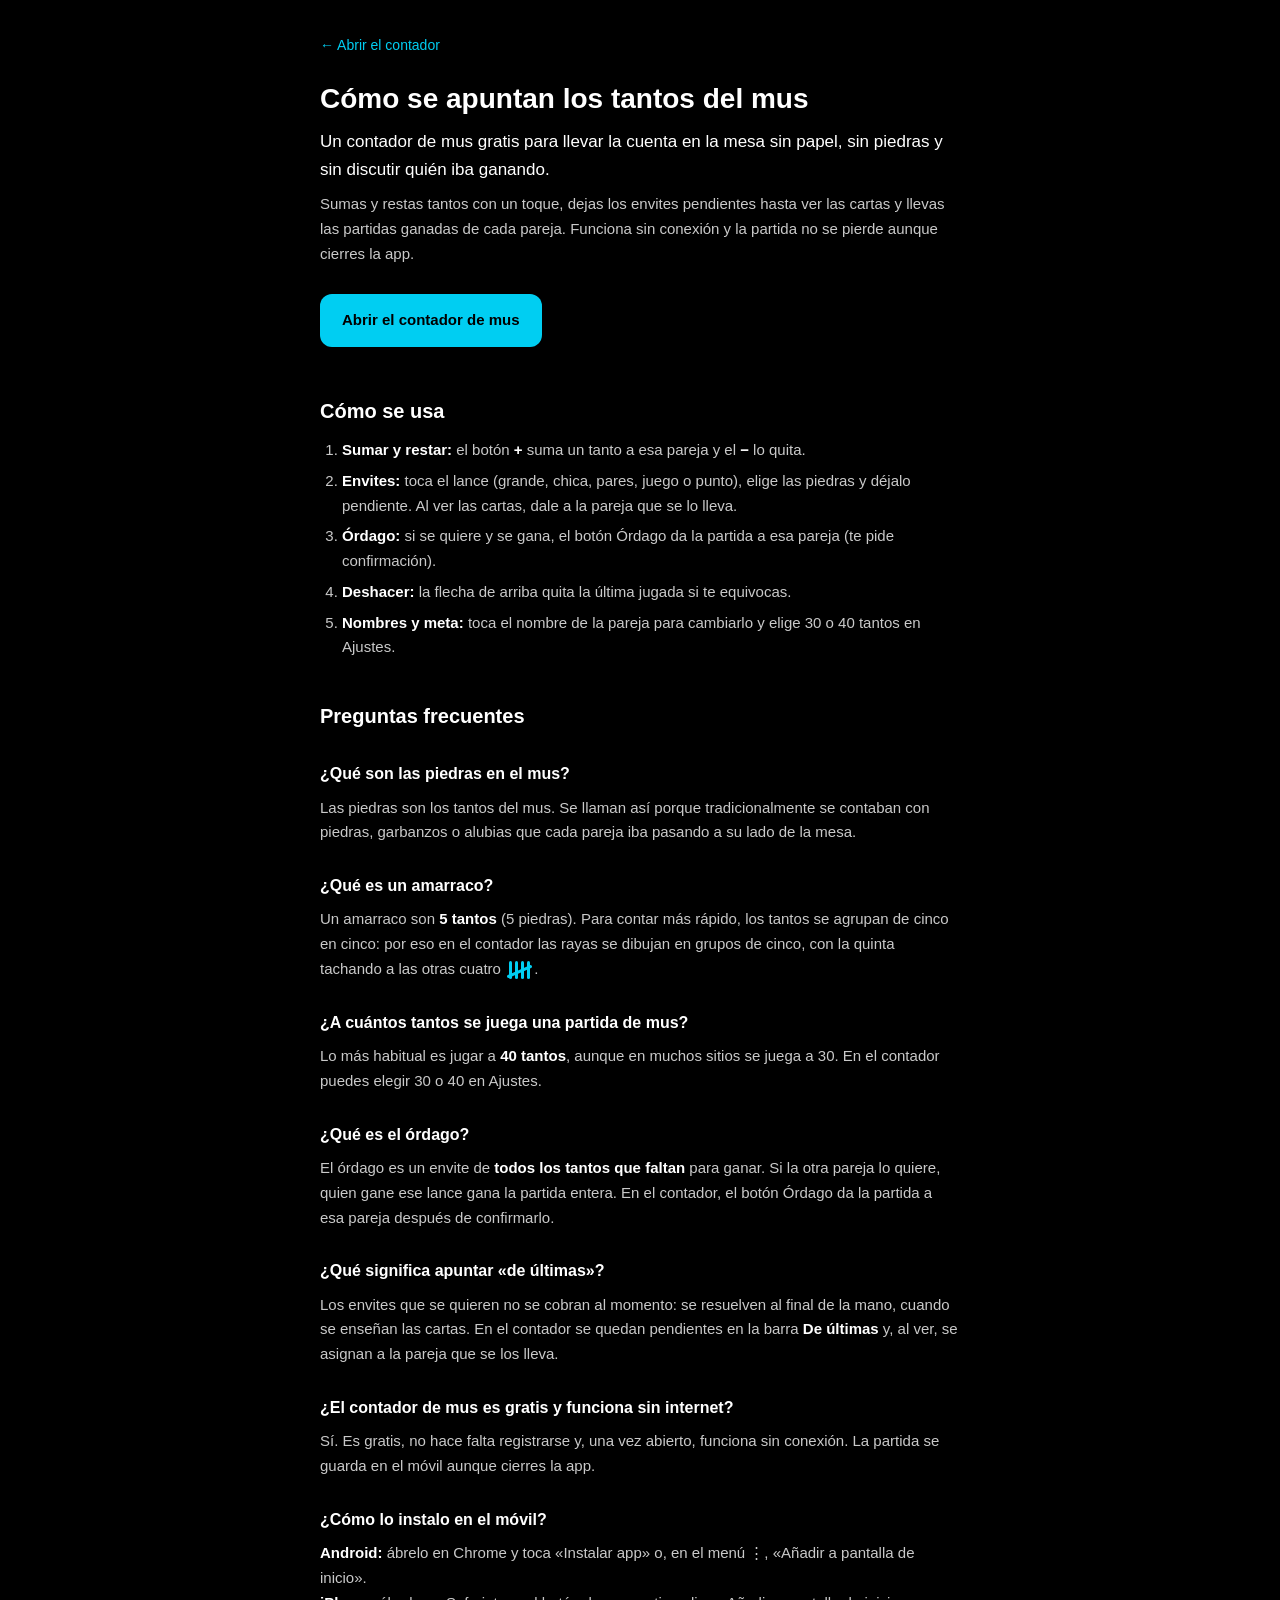
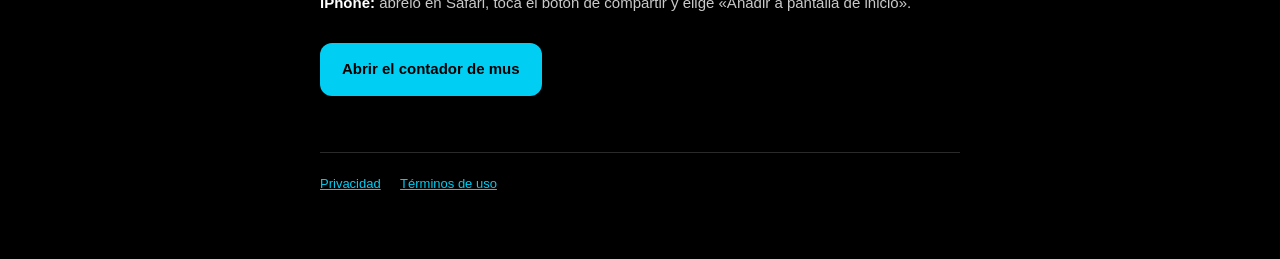
==== como-se-apunta-el-mus.html @ 04edfd3a "Añade Vercel Analytics, página SEO y verificación de Search Console - Vercel Web Analytics (sin cook" ====
<!DOCTYPE html>
<html lang="es">
<head>
  <meta charset="UTF-8" />
  <meta name="viewport" content="width=device-width, initial-scale=1.0, viewport-fit=cover" />
  <title>Cómo se apuntan los tantos del mus: piedras, amarracos y órdago · Mus</title>
  <meta name="description" content="Cómo se apuntan los tantos en el mus: qué son las piedras y los amarracos, a cuántos tantos se juega, qué es el órdago y cómo llevar la cuenta con un contador de mus gratis en el móvil." />
  <link rel="canonical" href="https://mus-contador.vercel.app/como-se-apunta-el-mus.html" />
  <meta name="theme-color" content="#000000" />
  <link rel="icon" type="image/png" href="./icons/icon-192.png" />

  <meta property="og:type" content="article" />
  <meta property="og:site_name" content="Mus" />
  <meta property="og:title" content="Cómo se apuntan los tantos del mus" />
  <meta property="og:description" content="Piedras, amarracos, órdago y un contador de mus gratis para la mesa." />
  <meta property="og:url" content="https://mus-contador.vercel.app/como-se-apunta-el-mus.html" />
  <meta property="og:image" content="https://mus-contador.vercel.app/og.png" />
  <meta property="og:locale" content="es_ES" />

  <script type="application/ld+json">
  {
    "@context": "https://schema.org",
    "@type": "FAQPage",
    "mainEntity": [
      {
        "@type": "Question",
        "name": "¿Qué son las piedras en el mus?",
        "acceptedAnswer": { "@type": "Answer", "text": "Las piedras son los tantos del mus. Se llaman así porque tradicionalmente se contaban con piedras, garbanzos o alubias que cada pareja iba pasando a su lado de la mesa." }
      },
      {
        "@type": "Question",
        "name": "¿Qué es un amarraco?",
        "acceptedAnswer": { "@type": "Answer", "text": "Un amarraco son 5 tantos (5 piedras). Para contar más rápido, los tantos se agrupan de cinco en cinco: por eso en el contador las rayas se dibujan en grupos de cinco, con la quinta tachando a las otras cuatro." }
      },
      {
        "@type": "Question",
        "name": "¿A cuántos tantos se juega una partida de mus?",
        "acceptedAnswer": { "@type": "Answer", "text": "Lo más habitual es jugar a 40 tantos, aunque en muchos sitios se juega a 30. En el contador puedes elegir 30 o 40 en Ajustes." }
      },
      {
        "@type": "Question",
        "name": "¿Qué es el órdago?",
        "acceptedAnswer": { "@type": "Answer", "text": "El órdago es un envite de todos los tantos que faltan para ganar. Si la otra pareja lo quiere, quien gane ese lance gana la partida entera. En el contador, el botón Órdago da la partida a esa pareja después de confirmarlo." }
      },
      {
        "@type": "Question",
        "name": "¿Qué significa apuntar de últimas?",
        "acceptedAnswer": { "@type": "Answer", "text": "Los envites que se quieren no se cobran al momento: se resuelven al final de la mano, cuando se enseñan las cartas. En el contador se quedan pendientes en la barra De últimas y, al ver, se asignan a la pareja que se los lleva." }
      },
      {
        "@type": "Question",
        "name": "¿El contador de mus es gratis y funciona sin internet?",
        "acceptedAnswer": { "@type": "Answer", "text": "Sí. Es gratis, no hace falta registrarse y, una vez abierto, funciona sin conexión. La partida se guarda en el móvil aunque cierres la app." }
      }
    ]
  }
  </script>

  <style>
    :root {
      --bg: #000000;
      --text: #FFFFFF;
      --dim: #C9C9C9;
      --accent: #00CEF2;
      --red: #F22300;
      --line: #2A2A2A;
      --soft: #101010;
      --font: -apple-system, BlinkMacSystemFont, "Segoe UI", Roboto, Helvetica, Arial, sans-serif;
    }
    * { box-sizing: border-box; }
    html, body { margin: 0; background: var(--bg); color: var(--text); font-family: var(--font); }
    .doc {
      max-width: 680px;
      margin: 0 auto;
      padding: 32px 20px 64px;
      padding-top: calc(32px + env(safe-area-inset-top));
      line-height: 1.65;
    }
    .back { display: inline-block; margin-bottom: 24px; color: var(--accent); text-decoration: none; font-size: 14px; }
    .back:hover { text-decoration: underline; }
    h1 { font-size: 28px; line-height: 1.25; margin: 0 0 12px; }
    h2 { font-size: 20px; margin: 40px 0 8px; }
    h3 { font-size: 16px; margin: 28px 0 4px; }
    p, li { font-size: 15px; color: var(--dim); }
    p { margin: 8px 0; }
    ol { margin: 10px 0; padding-left: 22px; }
    li { margin: 6px 0; }
    strong { color: var(--text); }
    a { color: var(--accent); }
    .lead { font-size: 17px; color: var(--text); }
    .cta {
      display: inline-flex;
      align-items: center;
      gap: 8px;
      margin: 20px 0 8px;
      padding: 14px 22px;
      border-radius: 12px;
      background: var(--accent);
      color: #000;
      font-weight: 700;
      font-size: 15px;
      text-decoration: none;
    }
    .rayas { display: inline-flex; gap: 3px; align-items: flex-end; vertical-align: middle; position: relative; margin: 0 4px; height: 18px; }
    .rayas i { width: 3px; height: 18px; border-radius: 2px; background: var(--accent); }
    .rayas b { position: absolute; left: -3px; right: -3px; top: 50%; height: 3px; border-radius: 2px; background: var(--accent); transform: rotate(-24deg); }
    .foot { margin-top: 48px; padding-top: 20px; border-top: 1px solid var(--line); font-size: 13px; }
    .foot a { margin-right: 16px; }
  </style>
</head>
<body>
  <main class="doc">
    <a class="back" href="./">&larr; Abrir el contador</a>

    <h1>Cómo se apuntan los tantos del mus</h1>
    <p class="lead">
      Un contador de mus gratis para llevar la cuenta en la mesa sin papel, sin piedras y sin
      discutir quién iba ganando.
    </p>
    <p>
      Sumas y restas tantos con un toque, dejas los envites pendientes hasta ver las cartas
      y llevas las partidas ganadas de cada pareja. Funciona sin conexión y la partida no se
      pierde aunque cierres la app.
    </p>
    <a class="cta" href="./">Abrir el contador de mus</a>

    <h2>Cómo se usa</h2>
    <ol>
      <li><strong>Sumar y restar:</strong> el botón <strong>+</strong> suma un tanto a esa pareja y el <strong>−</strong> lo quita.</li>
      <li><strong>Envites:</strong> toca el lance (grande, chica, pares, juego o punto), elige las piedras y déjalo pendiente. Al ver las cartas, dale a la pareja que se lo lleva.</li>
      <li><strong>Órdago:</strong> si se quiere y se gana, el botón Órdago da la partida a esa pareja (te pide confirmación).</li>
      <li><strong>Deshacer:</strong> la flecha de arriba quita la última jugada si te equivocas.</li>
      <li><strong>Nombres y meta:</strong> toca el nombre de la pareja para cambiarlo y elige 30 o 40 tantos en Ajustes.</li>
    </ol>

    <h2>Preguntas frecuentes</h2>

    <h3>¿Qué son las piedras en el mus?</h3>
    <p>
      Las piedras son los tantos del mus. Se llaman así porque tradicionalmente se contaban
      con piedras, garbanzos o alubias que cada pareja iba pasando a su lado de la mesa.
    </p>

    <h3>¿Qué es un amarraco?</h3>
    <p>
      Un amarraco son <strong>5 tantos</strong> (5 piedras). Para contar más rápido, los
      tantos se agrupan de cinco en cinco: por eso en el contador las rayas se dibujan en
      grupos de cinco, con la quinta tachando a las otras cuatro
      <span class="rayas" aria-hidden="true"><i></i><i></i><i></i><i></i><b></b></span>.
    </p>

    <h3>¿A cuántos tantos se juega una partida de mus?</h3>
    <p>
      Lo más habitual es jugar a <strong>40 tantos</strong>, aunque en muchos sitios se juega
      a 30. En el contador puedes elegir 30 o 40 en Ajustes.
    </p>

    <h3>¿Qué es el órdago?</h3>
    <p>
      El órdago es un envite de <strong>todos los tantos que faltan</strong> para ganar. Si la
      otra pareja lo quiere, quien gane ese lance gana la partida entera. En el contador, el
      botón Órdago da la partida a esa pareja después de confirmarlo.
    </p>

    <h3>¿Qué significa apuntar «de últimas»?</h3>
    <p>
      Los envites que se quieren no se cobran al momento: se resuelven al final de la mano,
      cuando se enseñan las cartas. En el contador se quedan pendientes en la barra
      <strong>De últimas</strong> y, al ver, se asignan a la pareja que se los lleva.
    </p>

    <h3>¿El contador de mus es gratis y funciona sin internet?</h3>
    <p>
      Sí. Es gratis, no hace falta registrarse y, una vez abierto, funciona sin conexión. La
      partida se guarda en el móvil aunque cierres la app.
    </p>

    <h3>¿Cómo lo instalo en el móvil?</h3>
    <p>
      <strong>Android:</strong> ábrelo en Chrome y toca «Instalar app» o, en el menú ⋮,
      «Añadir a pantalla de inicio».<br />
      <strong>iPhone:</strong> ábrelo en Safari, toca el botón de compartir y elige
      «Añadir a pantalla de inicio».
    </p>

    <a class="cta" href="./">Abrir el contador de mus</a>

    <nav class="foot">
      <a href="./privacidad.html">Privacidad</a>
      <a href="./terminos.html">Términos de uso</a>
    </nav>
  </main>
  <script defer src="/_vercel/insights/script.js"></script>
</body>
</html>
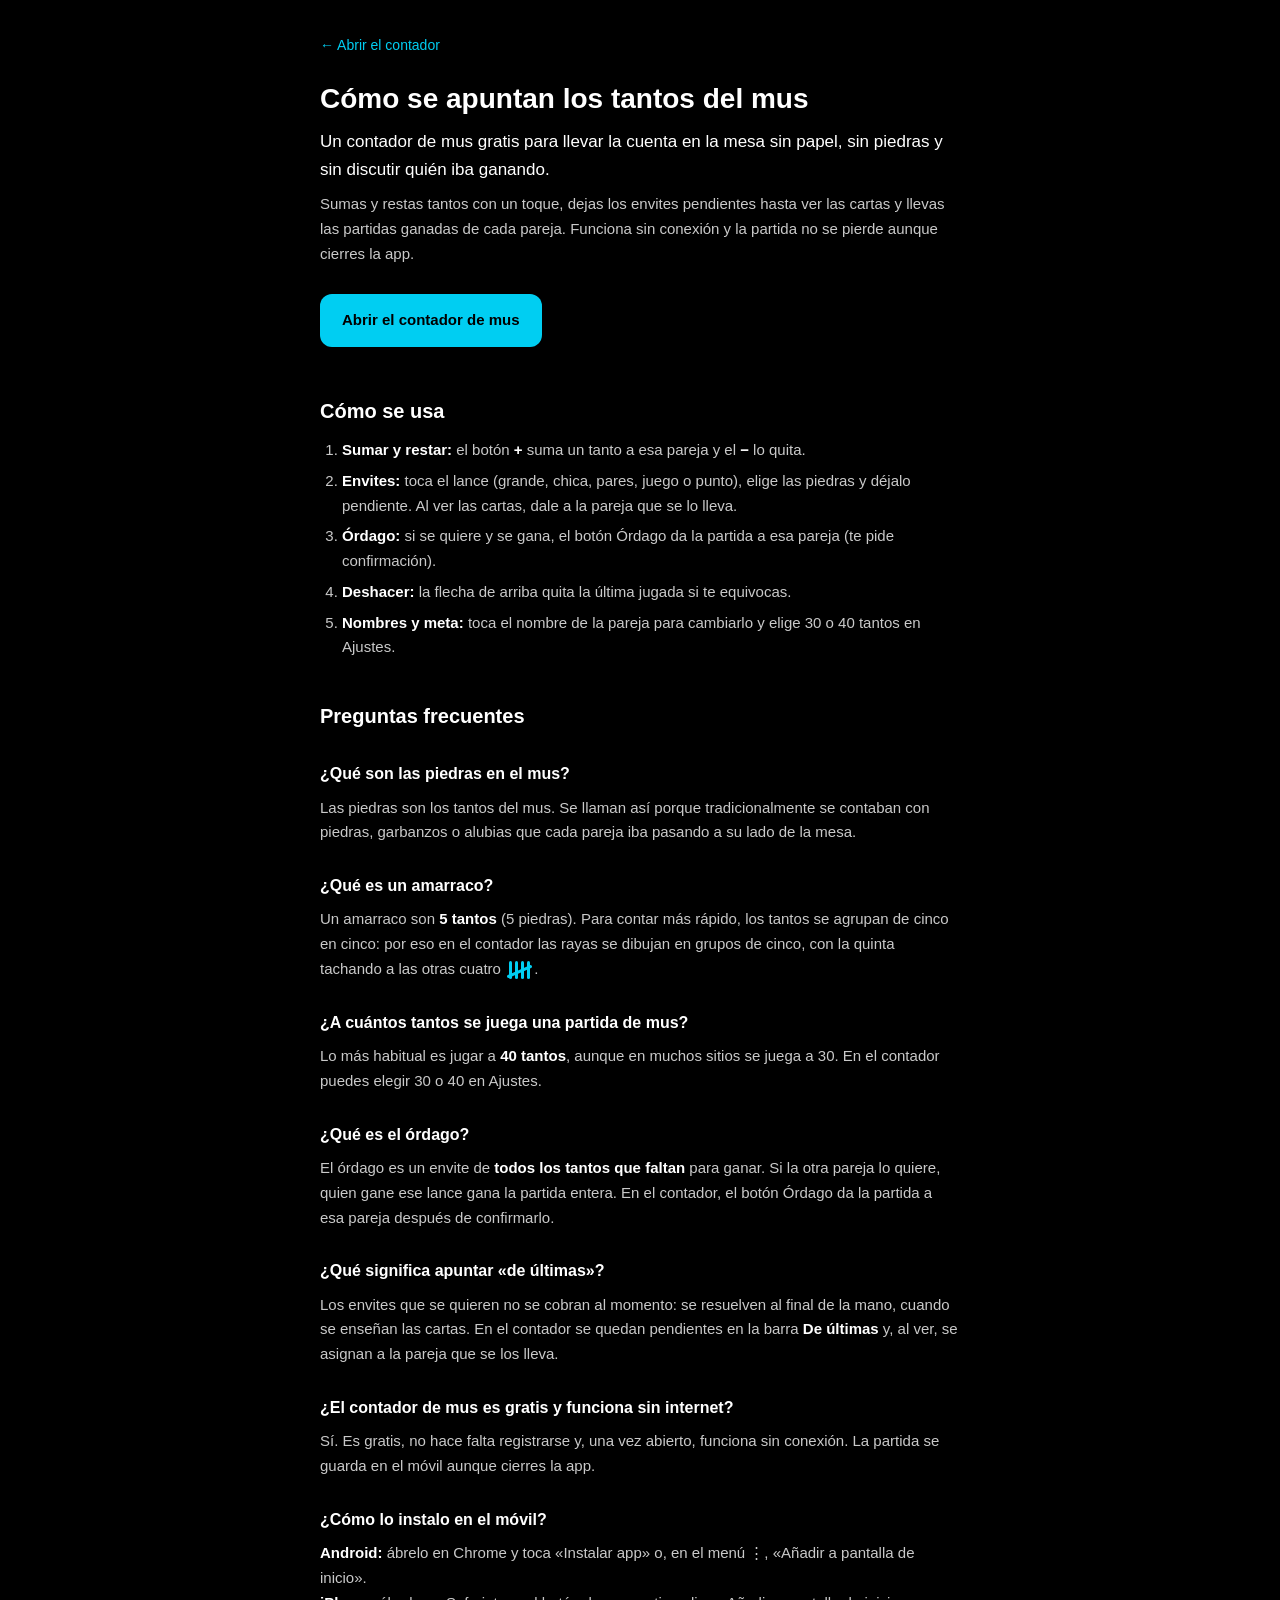
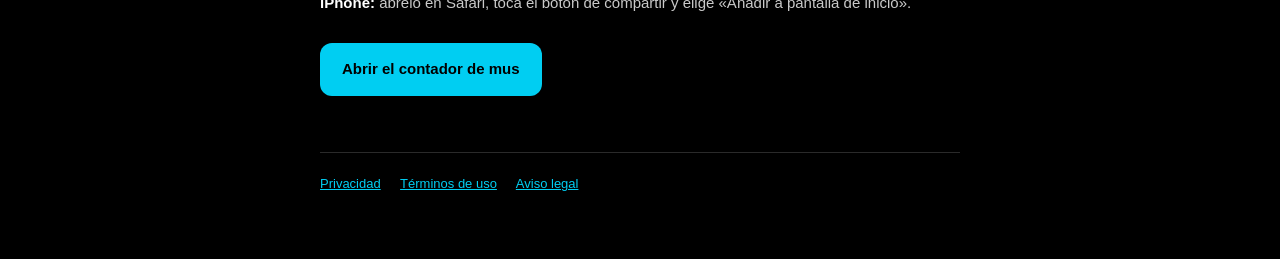
==== commit 1e5c4ba0: "Añade aviso legal - Nueva página aviso-legal.html (LSSI-CE): titular David Sánchez, contacto   por e" ====
--- a/como-se-apunta-el-mus.html
+++ b/como-se-apunta-el-mus.html
@@ -188,6 +188,7 @@
     <nav class="foot">
       <a href="./privacidad.html">Privacidad</a>
       <a href="./terminos.html">Términos de uso</a>
+      <a href="./aviso-legal.html">Aviso legal</a>
     </nav>
   </main>
   <script defer src="/_vercel/insights/script.js"></script>
